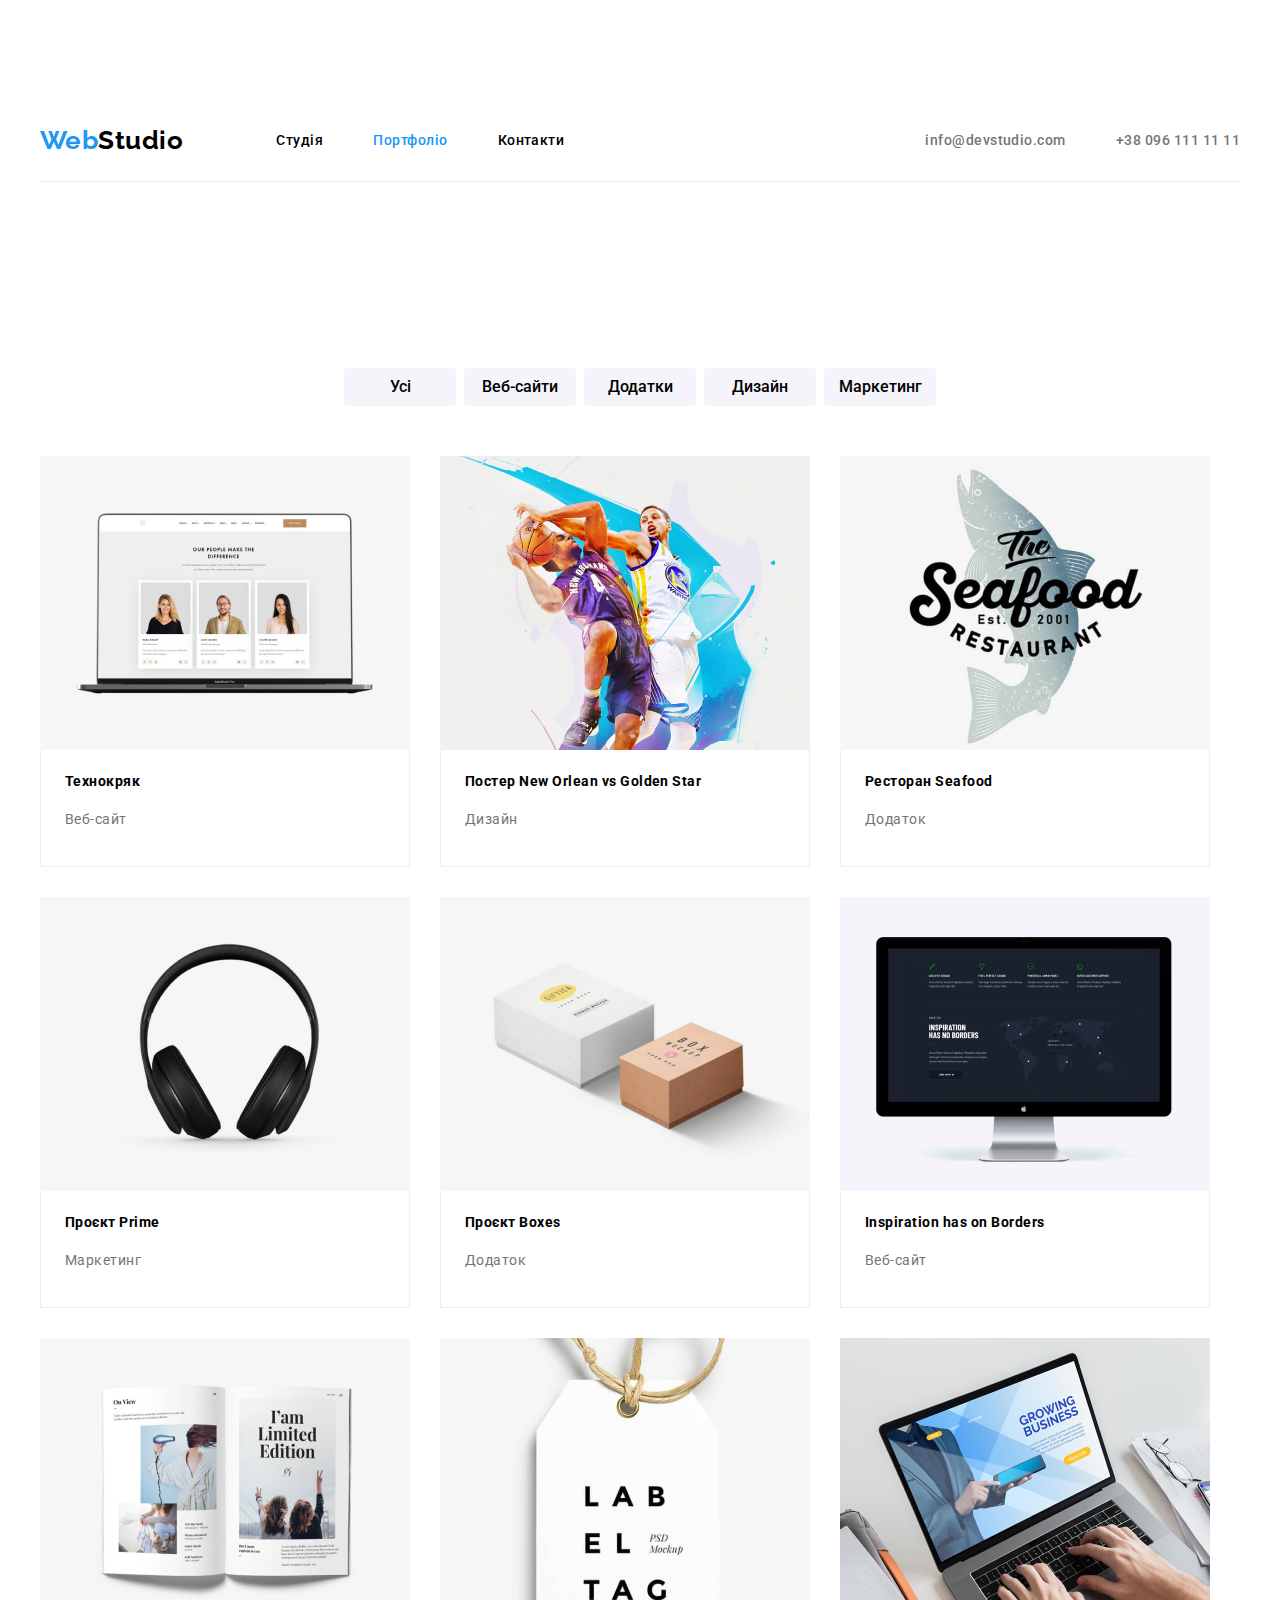
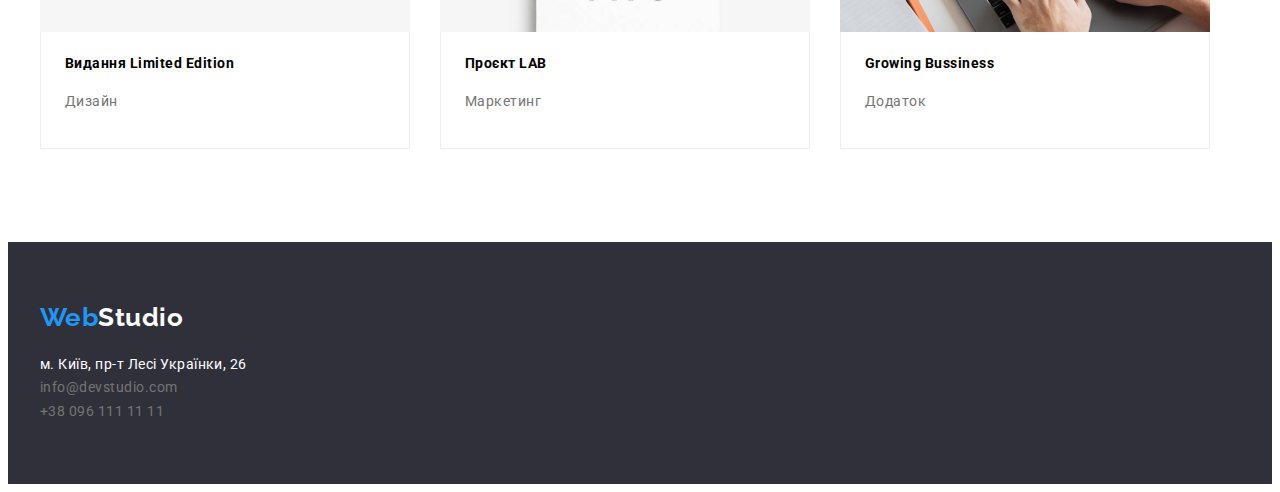
==== portfolio.html @ 2d176fd6 "create repositiries and add fiels" ====
<!DOCTYPE html>
<html lang="uk">
<head>
  <meta charset="UTF-8">
  <meta http-equiv="X-UA-Compatible" content="IE=edge">
  <meta name="viewport" content="width=device-width, initial-scale=1.0">
  <title>Document</title>
  <link rel="stylesheet" href="https://cdnjs.cloudflare.com/ajax/libs/modern-normalize/1.1.0/modern-normalize.min.css" integrity="sha512-wpPYUAdjBVSE4KJnH1VR1HeZfpl1ub8YT/NKx4PuQ5NmX2tKuGu6U/JRp5y+Y8XG2tV+wKQpNHVUX03MfMFn9Q==" crossorigin="anonymous" referrerpolicy="no-referrer" />
  <link rel="preconnect" href="https://fonts.googleapis.com">
  <link rel="preconnect" href="https://fonts.gstatic.com" crossorigin>
  <link href="https://fonts.googleapis.com/css2?family=Raleway:wght@700&family=Roboto:wght@400;500;700;900&display=swap" rel="stylesheet">
  <link rel="stylesheet" href="./css/styles.css">
</head>
<body>
  <header class="section">
    <div class="container">
      <div class="headerborderbottom flexnavbarcontainer">
        <nav class="navbarcontainer">
          <a href="./index.html" class="logo"><span class="accentlogo">Web</span>Studio</a>
          <ul class="blocknav">
            <li class="item"><a class="navlink" href="./index.html">Студія</a></li>
            <li class="item"><a class="navlink current" href="./portfolio.html">Портфоліо</a></li>
            <li class="item"><a class="navlink" href="">Контакти</a></li>
          </ul>
        </nav>
        <ul class="contacts">
          <li class="item"><a href="mailto:info@devstudio.com">info@devstudio.com</a></li>
          <li class="item"><a href="tel:+380961111111">+38 096 111 11 11</a></li>
        </ul>
      </div>
    </div>
  </header>
  <main>
    <section class="section">
      <div class="container">
        <h1 class="maintitleportfolio">Список робіт</h1>
        <ul class="filterbutton">
          <li><button type="button">Усі</button></li>
          <li><button type="button">Веб-сайти</button></li>
          <li><button type="button">Додатки</button></li>
          <li><button type="button">Дизайн</button></li>
          <li><button type="button">Маркетинг</button>
        </ul>
        <ul class="ulexampales">
          <li class="item">
            <a href="">
              <img  src="./img/listExamples/technocrat.png" alt="Веб-сайт" width="370"/>
              <div class="blockcard">
                <h2>Технокряк</h2>
                <p>Веб-сайт</p>
              </div>
            </a>
          </li>
          <li class="item">
            <a href="">
              <img  src="./img/listExamples/posterneworlean.png" alt="Постер з баскетболістом" width="370"/>
              <div class="blockcard">
                <h2>Постер New Orlean vs Golden Star</h2>
                <p>Дизайн</p>
              </div>
            </a>
          </li>
          <li class="item">
            <a href="">
              <img src="./img/listExamples/seafood.png" alt="логотип ресторана" width="370"/>
              <div class="blockcard">
                <h2>Ресторан Seafood</h2>
                <p>Додаток</p>
              </div>
            </a>
          </li>
          <li class="item">
            <a href="">
              <img src="./img/listExamples/projectprime.png" alt="Навушники" width="370"/>
              <div class="blockcard">
                <h2>Проєкт Prime</h2>
                <p>Маркетинг</p>
              </div>
            </a>
          </li>
          <li class="item">
            <a href="">
              <img src="./img/listExamples/projectboxex.png" alt="Дві коробки" width="370"/>
              <div class="blockcard">
                <h2>Проєкт Boxes</h2>
                <p>Додаток</p>
              </div>
            </a>
          </li>
          <li class="item">
            <a href="">
              <img src="./img/listExamples/inspiration.png" alt="Веб-сайт" width="370"/>
              <div class="blockcard">
                <h2>Inspiration has on Borders</h2>
                <p>Веб-сайт</p>
              </div>
            </a>
          </li>
          <li class="item">
            <img src="./img/listExamples/limitededition.png" alt="Відкрита книга" width="370"/>
            <div class="blockcard">
              <h2>Видання Limited Edition</h2>
              <p>Дизайн</p>
            </div>
          </li>
          <li class="item">
            <a href="">
              <img src="./img/listExamples/projectlab.png" alt="Бірка з назвою компанії" width="370"/>
              <div class="blockcard">
                <h2>Проєкт LAB</h2>
                <p>Маркетинг</p>
              </div>
            </a>
          </li>
          <li class="item">
            <a href="">
              <img src="./img/listExamples/growingbusines.png" alt="Відкритий ноут бук з діючтм сайтом" width="370"/>
              <div class="blockcard">
                <h2>Growing Bussiness</h2>
                <p>Додаток</p>
              </div>
            </a>
          </li>
        </ul>
      </div>
    </section>
  </main>
  <footer class="footer">
    <div class="footercontainer">
      <a href="/" class="logofooter"><span class="accentlogo">Web</span>Studio</a>
      <address class="addressfooter">
        <ul>
          <li><a href="https://goo.gl/maps/CPtrU1FHBa2aNyZL9" target="_blank" rel="noopener noreferrer" class="address">м. Київ, пр-т Лесі Українки, 26</a></li>
          <li><a class="emailnumber" href="mailto:info@devstudio.com">info@devstudio.com</a></li>
          <li><a class="emailnumber" href="tel:+380961111111">+38 096 111 11 11</a></li>
        </ul>
      </address>
    </div>
  </footer>
</body>
</html>
---- css/styles.css ----
:root{
  --primary-text-color: #000000;
  --accent-color: #2196F3;
  --primary-white-color: #FFFFFF;
  --text-silver-color: #757575;
  --primary-bg-color: #2F303A;
  --bg-color-button: #F5F4FA;
}
body{
  font-family: Roboto, sans-serif;
  color: var(--text-silver-color);
  letter-spacing: 0.03em;
}
h1,h2,h3,h4,h5,h6{
  color: var(--primary-text-color);
  margin-top: 0;
  margin-bottom: 0;
}
ul{
  list-style: none;
  margin-top: 0;
  margin-bottom: 0;
  padding-left: 0px;
}
a {
  color: var(--text-silver-color);
  text-decoration: none;
}
.container{
  margin: 0 auto;
  max-width: 1200px;
  padding-left: 15px;
  padding-right: 15px;
}
.section{
  padding: 93px 0px;
}

/* Header */

.logo{
  color: var(--primary-text-color);
  font-family: 'Raleway';
  font-weight: 700;
  font-size: 26px;
  line-height: 1.2;
}
.accentlogo{
  color: var(--accent-color);
}
.blocknav{
  display: flex;
  align-items: center;
  margin-left: 93px;
}
.flexnavbarcontainer{
  display: flex;
  padding-bottom: 0px;
}
.navbarcontainer{
  display: flex;
  align-items: center;
}


.blocknav .item + .item{
  margin-left: 50px;
}

.navlink{
  display: block;
  padding-top: 32px;
  padding-bottom: 32px;

  color: var(--primary-text-color);
  font-weight: 500;
  font-size: 14px;
  line-height: 1.14;
}
.navlink:hover,
.navlink:focus {
  color: var(--accent-color)
}
.contacts{
  display: flex;
  margin-left: auto;

  font-weight: 500;
  font-size: 14px;
  line-height: 1.14;
}
.contacts .item +.item{
  margin-left: 50px;
}
.contacts a{
  display: block;
  padding-top: 32px;
  padding-bottom: 32px;
}
.contacts a:hover,
.contacts a:focus {
  color: var(--accent-color)
}
.current{
  color: var(--accent-color);
}
/* Firts section title */
.hero{
  padding: 0px 0px;
}
.mainsection{
  background-color: var(--primary-bg-color);
  text-align: center;
  letter-spacing: 0.06em;
  text-transform: uppercase;
  padding-top: 200px;
  padding-bottom: 200px;
}
.mainsection button{
  font-weight: 700;
  font-size: 16px;
  line-height: 1.88;
  align-items: center;
  text-align: center;
  letter-spacing: 0.06em;
}
.maintitle{
  font-weight: 900;
  font-size: 44px;
  line-height: 1.36;
  color: var(--primary-white-color);
  margin-bottom: 30px;
}
.button{
  color: var(--primary-white-color);
  background-color: var(--accent-color);
  font-family: inherit;
  cursor: pointer;
  padding: 10px 32px;
  min-width: 216px;
  border-radius: 4px;
  text-align: center;
  border: 0px solid black;
}
/* section priority */

.priority ul{
  display: flex;
}
.container .list{
  margin-right: 30px;

}

.priority h2{
  display: none;
}
.priority h3{
  font-weight: 700;
  font-size: 14px;
  line-height: 1.14;
  text-transform: uppercase;
  margin-bottom: 10px;
}
.priority p{
  font-size: 14px;
  line-height: 1.7;
}
.container .list:last-child{
  margin-right: 0px;
}

/* what do we do */
.section-employment{
  padding-top: 0px;
}
.section-employment h2{
  font-weight: 700;
  font-size: 36px;
  line-height: 1.16;
  text-align: center;
  margin-bottom: 50px;
}
.sectionemploymentul{
  display: flex;
}
.sectionemploymentul .item{
  margin-right: 30px;
}
.sectionemploymentul .item:last-child{
  margin-right: 0px;
}

/* section Team */
.teamul{
  display: flex;
}
.teamul .item{
  margin-right: 30px;
}
.teamul .item:last-child{
  margin-right: 0px;
}
.section-team{
  background-color: var(--bg-color-button);
}
.section-team h2{
  font-weight: 700;
  font-size: 36px;
  line-height: 1.16;
  text-align: center;
  margin-bottom: 50px;
}
.namestuff{
  margin-top: 30px;
  text-align: center;

  color: var(--primary-text-color);
  font-weight: 500;
  font-size: 16px;
  line-height: 1.19;
}
.employment{
  margin-top: 10px;
  margin-bottom: 30px;
  text-align: center;

  font-size: 16px;
  line-height: 1.19;
}

/* footer */
.footer{
  padding-top: 60px;
  padding-bottom: 60px;
  background: var(--primary-bg-color);
}
.footercontainer{
  margin: 0 auto;
  max-width: 1200px;
  padding-left: 15px;
  padding-right: 15px;
}
.logofooter{
  color: var(--primary-white-color);
  font-family: 'Raleway';
  font-weight: 700;
  font-size: 26px;
  line-height: 1.19;
}

.address,
.emailnumber{
  font-style: normal;
  font-weight: 400;
  font-size: 14px;
  line-height: 1.71;
}
.addressfooter{
  margin-top: 20px;
  
}
.address{
  color: var(--primary-white-color);
}

.address:hover,
.address:focus,
.emailnumber:hover,
.emailnumber:focus{
  color: var(--accent-color);
}

/* Page Portfolio */
.maintitleportfolio{
  display: none;
}

.filterbutton{
  display: flex;
  justify-content: center;
  margin-bottom: 50px;
}
.filterbutton li{
  margin-left: 8px;
}
.filterbutton li:first-child{
  margin-left: 0px;
}

.filterbutton button{
  font-family: inherit;
  color: var(--primary-text-color);
  background: var(--bg-color-button);
  min-width: 112px;
  min-height: 38px;
  cursor: pointer;
  font-weight: 500;
  font-size: 16px;
  line-height: 1.63;
  text-align: center;
  border-radius: 4px;
  border: #FFFFFF;
  }
.filterbutton button:hover,
.filterbutton button:focus{
  color: var(--primary-white-color);
  background: var(--accent-color);
}
/* exampales */
.headerborderbottom{
  border-bottom: 1px solid #ECECEC;;
}

.ulexampales{
  display: flex;
  flex-wrap: wrap;
}
.ulexampales .item{
  margin-right: 30px;
  margin-bottom: 30px; 
}
.ulexampales .item:nth-child(3n){
  margin-right: 0px;
}
.ulexampales .item:nth-last-child(-n + 3){
  margin-bottom: 0px;
}
.item a img{
  margin-bottom: 0px;
}

.ulexampales h2,
.ulexampales p{
  font-size: 14px;
  line-height: 1.71;
}

.blockcard{
  margin-top: -4px;
  padding: 20px 24px;
  border-right: 1px solid #EEEEEE;
  border-left: 1px solid #EEEEEE;
  border-bottom: 1px solid #EEEEEE;

}
.blockcard h3{
  padding-bottom: 8px;
}
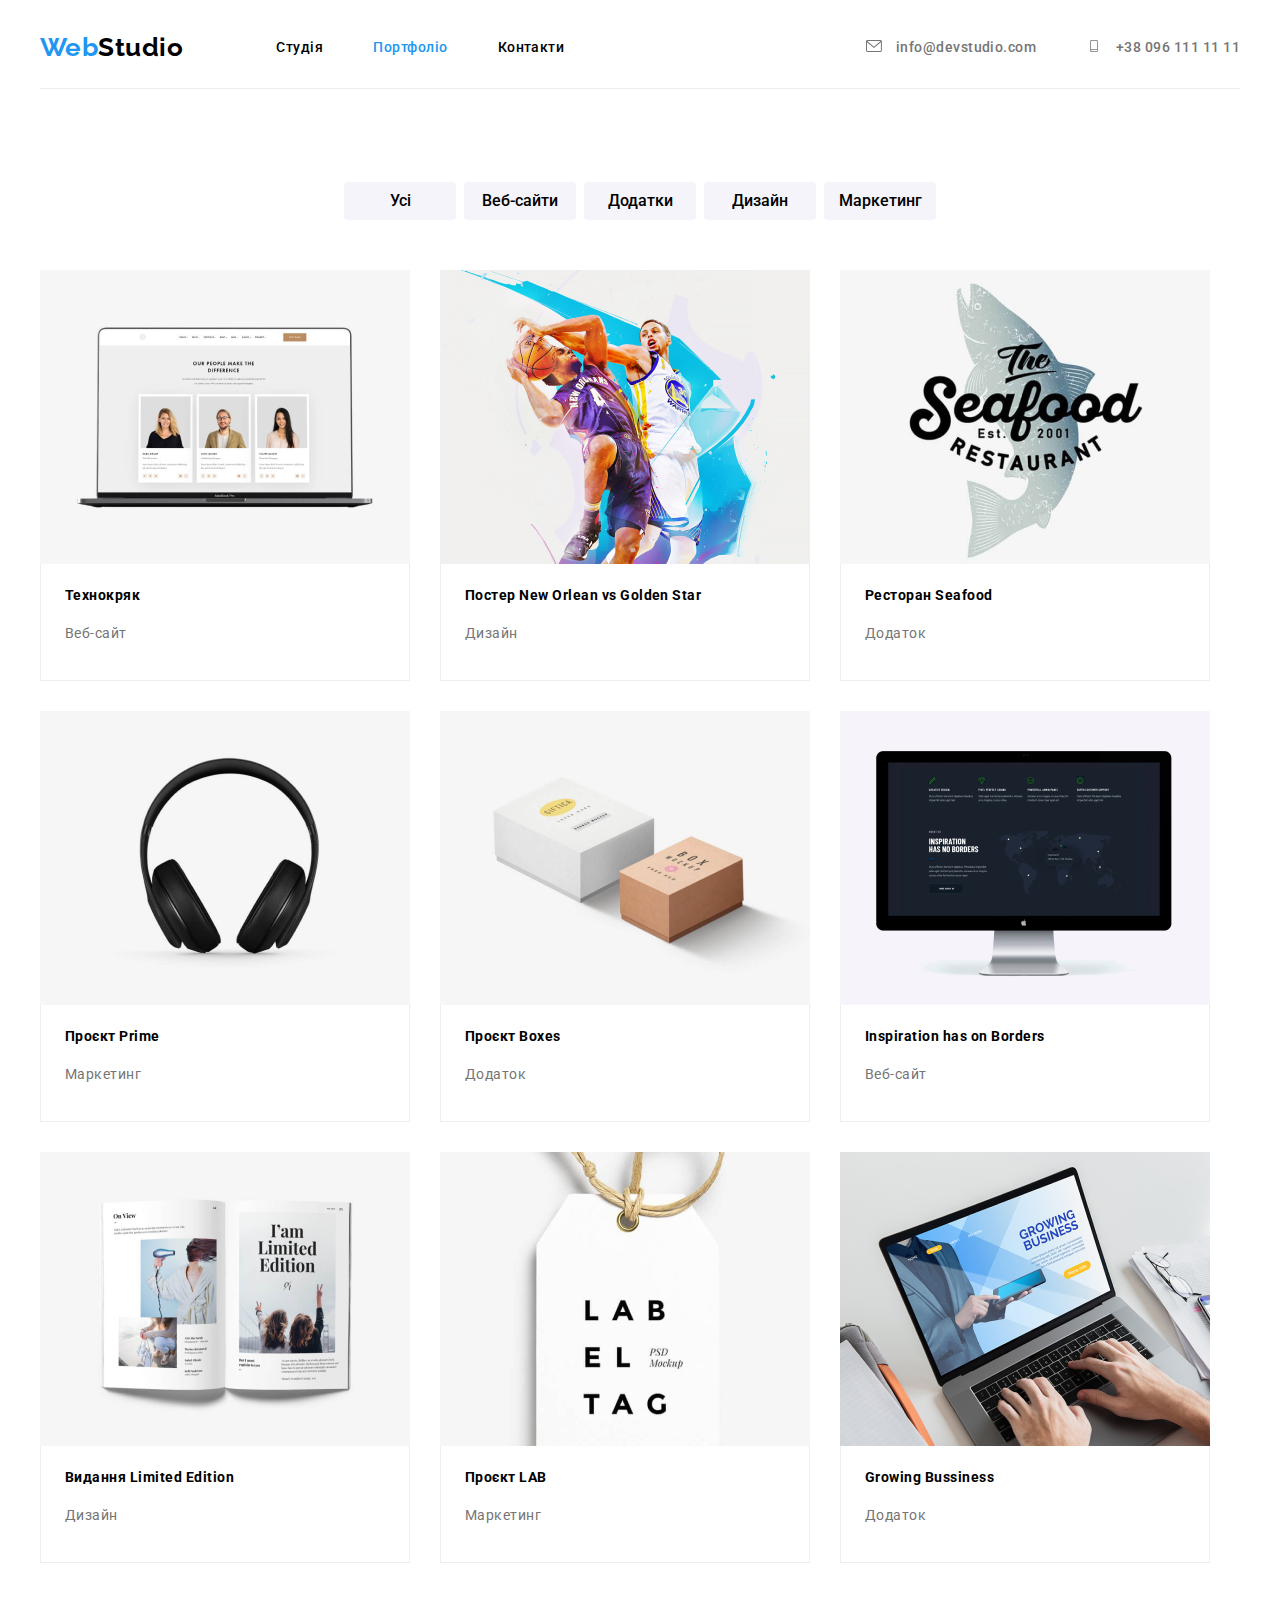
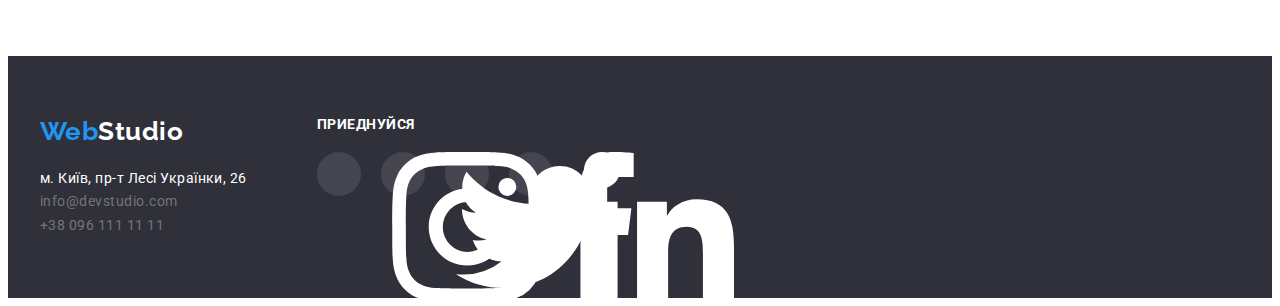
==== commit f1851f50: "optimizate and add svg" ====
--- a/portfolio.html
+++ b/portfolio.html
@@ -12,7 +12,7 @@
   <link rel="stylesheet" href="./css/styles.css">
 </head>
 <body>
-  <header class="section">
+  <header>
     <div class="container">
       <div class="headerborderbottom flexnavbarcontainer">
         <nav class="navbarcontainer">
@@ -24,8 +24,23 @@
           </ul>
         </nav>
         <ul class="contacts">
-          <li class="item"><a href="mailto:info@devstudio.com">info@devstudio.com</a></li>
-          <li class="item"><a href="tel:+380961111111">+38 096 111 11 11</a></li>
+        <li class="item">
+          
+          <a href="mailto:info@devstudio.com">
+            <svg class="contacts-icon">
+              <use href="./img/symbol-defs-optimizate.svg#icon-envelope"></use>
+            </svg>
+            info@devstudio.com
+          </a>
+        </li>
+        <li class="item">
+          <a href="tel:+380961111111">
+            <svg class="contacts-icon">
+              <use href="./img/symbol-defs-optimizate.svg#icon-smartphone"></use>
+            </svg>
+            +38 096 111 11 11
+          </a>
+        </li>
         </ul>
       </div>
     </div>
@@ -127,14 +142,41 @@
   </main>
   <footer class="footer">
     <div class="footercontainer">
-      <a href="/" class="logofooter"><span class="accentlogo">Web</span>Studio</a>
-      <address class="addressfooter">
-        <ul>
-          <li><a href="https://goo.gl/maps/CPtrU1FHBa2aNyZL9" target="_blank" rel="noopener noreferrer" class="address">м. Київ, пр-т Лесі Українки, 26</a></li>
-          <li><a class="emailnumber" href="mailto:info@devstudio.com">info@devstudio.com</a></li>
-          <li><a class="emailnumber" href="tel:+380961111111">+38 096 111 11 11</a></li>
+      <div>
+        <a href="/" class="logofooter"><span class="accentlogo">Web</span>Studio</a>
+        <address class="addressfooter">
+          <ul>
+            <li><a href="https://goo.gl/maps/CPtrU1FHBa2aNyZL9" target="_blank" rel="noopener noreferrer" class="address">м. Київ, пр-т Лесі Українки, 26</a></li>
+            <li><a class="emailnumber" href="mailto:info@devstudio.com">info@devstudio.com</a></li>
+            <li><a class="emailnumber" href="tel:+380961111111">+38 096 111 11 11</a></li>
+          </ul>
+        </address>
+      </div>
+      <div class="link-footer">
+        <h2>Приеднуйся</h2>
+        <ul class="ul-link-footer">
+          <li class="li-footer-icon">
+            <svg class="footer-icon">
+              <use href="./img/linkfooter-opt.svg#icon-instagram"></use>
+            </svg>
+          </li>
+          <li class="li-footer-icon">
+            <svg class="footer-icon">
+              <use href="./img/linkfooter-opt.svg#icon-twitter"></use>
+            </svg>
+          </li>
+          <li class="li-footer-icon">
+            <svg class="footer-icon">
+              <use href="./img/linkfooter-opt.svg#icon-facebook"></use>
+            </svg>
+          </li>
+          <li class="li-footer-icon">
+            <svg class="footer-icon">
+              <use href="./img/linkfooter-opt.svg#icon-linkedin"></use>
+            </svg>
+          </li>
         </ul>
-      </address>
+      </div>
     </div>
   </footer>
 </body>
--- a/css/styles.css
+++ b/css/styles.css
@@ -89,6 +89,10 @@
   font-size: 14px;
   line-height: 1.14;
 }
+.contacts .item{
+  display: flex;
+  align-items: center;
+}
 .contacts .item +.item{
   margin-left: 50px;
 }
@@ -97,24 +101,39 @@
   padding-top: 32px;
   padding-bottom: 32px;
 }
+.contacts-icon{
+  width: 16px;
+  height: 12px;
+  margin-right: 10px;
+  fill: var(--text-silver-color);
+}
 .contacts a:hover,
-.contacts a:focus {
-  color: var(--accent-color)
+.contacts a:focus,
+.contacts-icon:hover {
+  color: var(--accent-color);
+  fill: var(--accent-color);
 }
 .current{
   color: var(--accent-color);
 }
 /* Firts section title */
 .hero{
+  max-width: 1600px;
+  margin: 0 auto;
   padding: 0px 0px;
+  background-image:linear-gradient(
+    to right,
+    rgba(47, 48, 58, 0.4),
+    rgba(47, 48, 58, 0.4)
+  ),url(/img/backgrounghero.jpg);
+  background-repeat: no-repeat;
 }
 .mainsection{
-  background-color: var(--primary-bg-color);
   text-align: center;
   letter-spacing: 0.06em;
   text-transform: uppercase;
   padding-top: 200px;
-  padding-bottom: 200px;
+  padding-bottom: 200px;  
 }
 .mainsection button{
   font-weight: 700;
@@ -166,6 +185,9 @@
   font-size: 14px;
   line-height: 1.7;
 }
+.priority-icon{
+  margin-bottom: 30px;
+}
 .container .list:last-child{
   margin-right: 0px;
 }
@@ -222,11 +244,61 @@
 }
 .employment{
   margin-top: 10px;
-  margin-bottom: 30px;
+  margin-bottom: 16px;
   text-align: center;
 
   font-size: 16px;
   line-height: 1.19;
+}
+.ul-link-team{
+  display: flex;
+  justify-content: center;
+}
+.link-team-icon{
+  width: 44px;
+  height: 44px;
+  margin-right: 10px;
+}
+/* fill="#afb1b8" style="fill:var(--color1, #afb1b8)" */
+.link-team-icon:last-child{
+  margin-right: 0px;
+}
+.team-icon{
+  width: 20px;
+  height: 20px;
+  fill: rgba(175, 177, 184, 1);
+}
+.link-team-icon:hover {
+  
+  border-radius: 50%;
+  background-color: var(--accent-color);
+}
+/* section clients */
+.clients h2{
+  text-align: center;
+  margin-bottom: 50px;
+}
+.ulclients{
+  display: flex;
+  justify-content: center;
+}
+.li-client-icon{
+  justify-content: center;
+  margin-right: 30px;
+  width: 170px;
+  height: 92px;
+  border: 1px solid #AFB1B8;
+}
+.client-icon{
+  fill: rgba(175, 177, 184, 1);
+  width: 106px;
+  height: 60px;
+  
+}
+
+.li-client-icon:hover{
+  border: 1px solid var(--accent-color);
+  border-radius: 4px;
 }
 
 /* footer */
@@ -236,6 +308,7 @@
   background: var(--primary-bg-color);
 }
 .footercontainer{
+  display: flex;
   margin: 0 auto;
   max-width: 1200px;
   padding-left: 15px;
@@ -262,6 +335,39 @@
 }
 .address{
   color: var(--primary-white-color);
+}
+.link-footer{
+  margin-left: 70px;
+}
+.link-footer h2{
+  margin-bottom: 20px;
+
+  font-weight: 700;
+  font-size: 14px;
+  line-height: 16px;
+  text-transform: uppercase;
+
+  color: var(--primary-white-color);
+}
+.ul-link-footer{
+  display: flex;
+}
+.li-footer-icon{
+  width: 44px;
+  height: 44px;
+  border-radius: 50%;
+  background: rgba(255, 255, 255, 0.1);
+  margin-right: 20px;
+}
+.li-footer-icon:hover{
+  background: var(--accent-color);
+}
+.li-footer-icon:last-child{
+  margin-right: 0px;
+}
+.footer-icon{
+
+  
 }
 
 .address:hover,
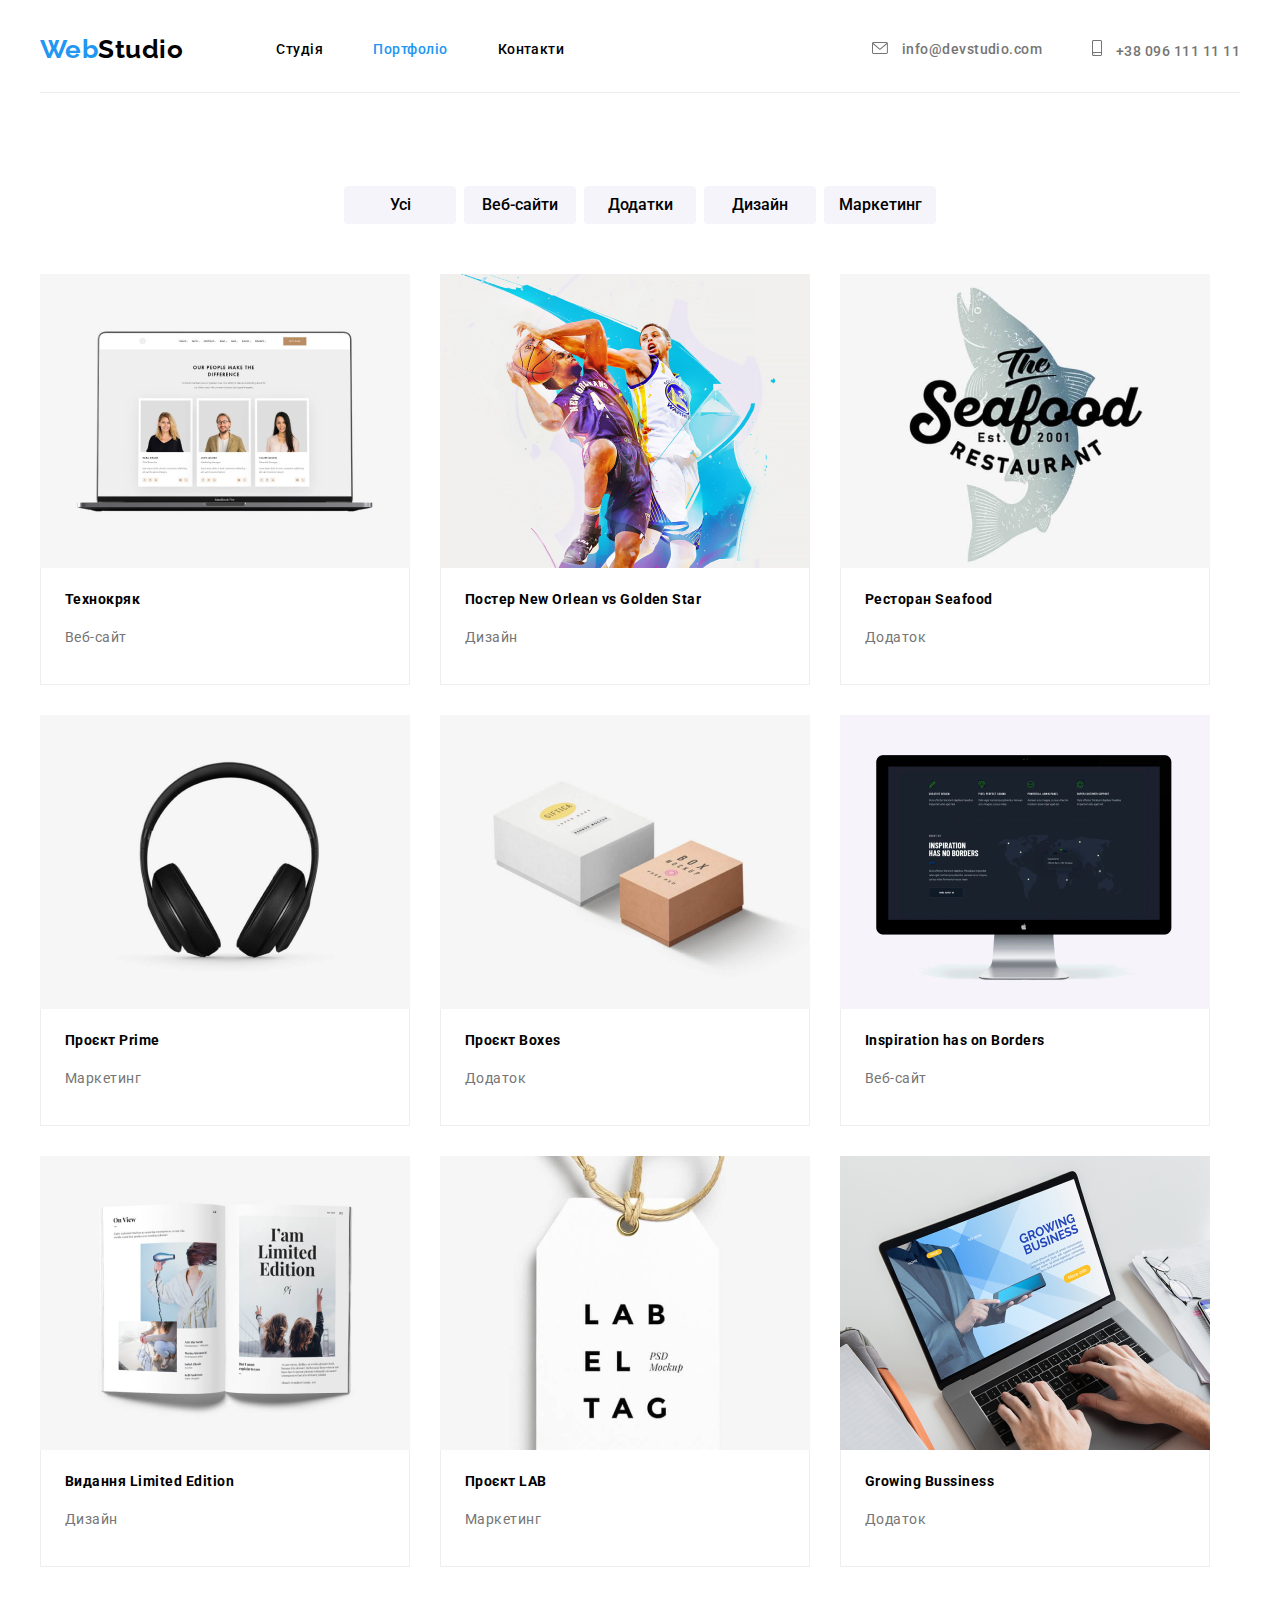
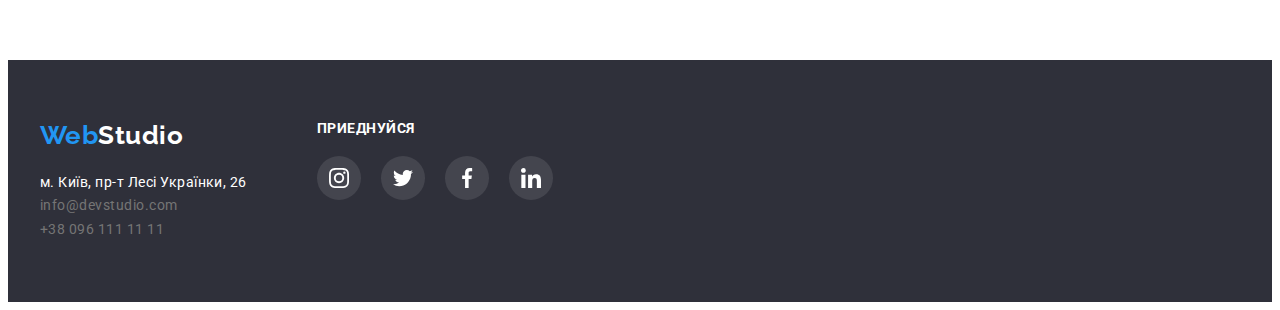
==== commit bcde34de: "correct mistake" ====
--- a/portfolio.html
+++ b/portfolio.html
@@ -23,25 +23,24 @@
             <li class="item"><a class="navlink" href="">Контакти</a></li>
           </ul>
         </nav>
-        <ul class="contacts">
+      <ul class="contacts">
         <li class="item">
-          
-          <a href="mailto:info@devstudio.com">
-            <svg class="contacts-icon">
-              <use href="./img/symbol-defs-optimizate.svg#icon-envelope"></use>
-            </svg>
-            info@devstudio.com
-          </a>
+            <a href="mailto:info@devstudio.com" class="contacts-envelope">
+              <svg >
+                <use href="./img/symbol-defs-optimizate.svg#icon-envelope"></use>
+              </svg>
+              info@devstudio.com
+            </a>
         </li>
         <li class="item">
-          <a href="tel:+380961111111">
-            <svg class="contacts-icon">
+          <a href="tel:+380961111111" class="contacts-phone">
+            <svg >
               <use href="./img/symbol-defs-optimizate.svg#icon-smartphone"></use>
             </svg>
             +38 096 111 11 11
           </a>
         </li>
-        </ul>
+      </ul>
       </div>
     </div>
   </header>
--- a/css/styles.css
+++ b/css/styles.css
@@ -101,15 +101,26 @@
   padding-top: 32px;
   padding-bottom: 32px;
 }
-.contacts-icon{
+.contacts-envelope{
+  fill: var(--text-silver-color);
+}
+.contacts-envelope svg{
   width: 16px;
   height: 12px;
   margin-right: 10px;
+}
+.contacts-phone{
   fill: var(--text-silver-color);
+}
+.contacts-phone svg{
+  width: 10px;
+  height: 16px;
+  margin-right: 10px;
 }
 .contacts a:hover,
 .contacts a:focus,
-.contacts-icon:hover {
+.contacts-envelope:hover,
+.contacts-phone:hover {
   color: var(--accent-color);
   fill: var(--accent-color);
 }
@@ -219,6 +230,9 @@
 }
 .teamul .item{
   margin-right: 30px;
+  background: #FFFFFF;
+  box-shadow: 0px 1px 3px rgba(0, 0, 0, 0.12), 0px 1px 1px rgba(0, 0, 0, 0.14), 0px 2px 1px rgba(0, 0, 0, 0.2);
+  border-radius: 0px 0px 4px 4px;
 }
 .teamul .item:last-child{
   margin-right: 0px;
@@ -253,8 +267,12 @@
 .ul-link-team{
   display: flex;
   justify-content: center;
+  margin-bottom: 30px;
 }
 .link-team-icon{
+  display: flex;
+  align-items: center;
+  justify-content: center;
   width: 44px;
   height: 44px;
   margin-right: 10px;
@@ -278,27 +296,34 @@
   text-align: center;
   margin-bottom: 50px;
 }
-.ulclients{
-  display: flex;
+.ulclients {
+  display: flex;
+}
+.li-client-icon{
+  margin-right: 30px;
+  border: 1px solid #AFB1B8;
+  border-radius: 4px;
+}
+.li-client-icon a{
+  display: flex;
+  align-items: center;
   justify-content: center;
-}
-.li-client-icon{
-  justify-content: center;
-  margin-right: 30px;
+  padding: 16px 32px;
   width: 170px;
   height: 92px;
-  border: 1px solid #AFB1B8;
 }
 .client-icon{
   fill: rgba(175, 177, 184, 1);
+}
+.client-icon svg{
   width: 106px;
   height: 60px;
-  
-}
-
+}
 .li-client-icon:hover{
   border: 1px solid var(--accent-color);
-  border-radius: 4px;
+}
+.client-icon:hover{
+  fill: var(--accent-color);
 }
 
 /* footer */
@@ -353,6 +378,9 @@
   display: flex;
 }
 .li-footer-icon{
+  display: flex;
+  align-items: center;
+  justify-content: center;
   width: 44px;
   height: 44px;
   border-radius: 50%;
@@ -366,7 +394,8 @@
   margin-right: 0px;
 }
 .footer-icon{
-
+  width: 20px;
+  height: 20px;
   
 }
 
@@ -410,6 +439,8 @@
   }
 .filterbutton button:hover,
 .filterbutton button:focus{
+  box-shadow: 0px 3px 1px rgba(0, 0, 0, 0.1), 0px 1px 2px rgba(0, 0, 0, 0.08), 0px 2px 2px rgba(0, 0, 0, 0.12);
+  border-radius: 4px;
   color: var(--primary-white-color);
   background: var(--accent-color);
 }
@@ -425,6 +456,10 @@
 .ulexampales .item{
   margin-right: 30px;
   margin-bottom: 30px; 
+}
+.ulexampales .item:hover{
+  outline: 1px solid #EEEEEE;
+  box-shadow: 0px 1px 1px rgba(0, 0, 0, 0.12), 0px 4px 4px rgba(0, 0, 0, 0.06), 1px 4px 6px rgba(0, 0, 0, 0.16);
 }
 .ulexampales .item:nth-child(3n){
   margin-right: 0px;
